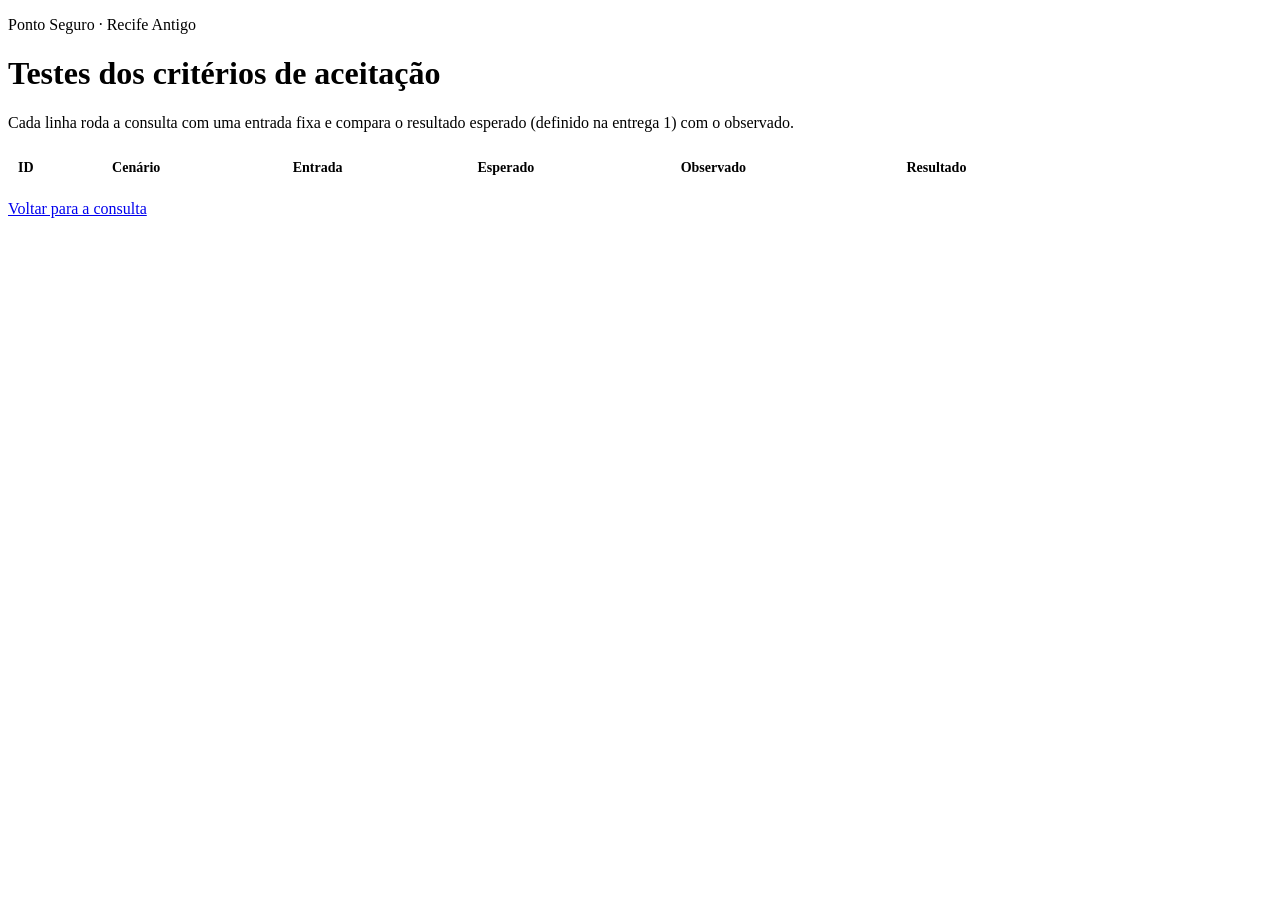
==== testes.html @ 7272e9ff "v0.1: cálculo do próximo horário e testes automáticos" ====
<!doctype html>
<html lang="pt-BR">
<head>
  <meta charset="utf-8">
  <meta name="viewport" content="width=device-width, initial-scale=1">
  <title>Testes do Ponto Seguro</title>
  <link rel="stylesheet" href="estilo.css">
  <style>
    .pagina { max-width: 1100px; }
    .tabela { overflow-x: auto; }
    table { width: 100%; border-collapse: collapse; font-size: 14px; }
    th, td { padding: 8px 10px; border-bottom: 1px solid var(--borda); text-align: left; vertical-align: top; }
    th { color: var(--texto-suave); font-weight: 600; }
    tr.falhou td { background: rgba(248, 113, 113, .12); }
    #placar { font-size: 20px; font-weight: 700; color: var(--luz); }
  </style>
</head>
<body>
  <main class="pagina">
    <p class="selo">Ponto Seguro · Recife Antigo</p>
    <h1>Testes dos critérios de aceitação</h1>
    <p class="subtitulo">Cada linha roda a consulta com uma entrada fixa e compara o resultado esperado (definido na entrega 1) com o observado.</p>
    <p id="placar"></p>
    <div class="cartao tabela">
      <table>
        <thead>
          <tr><th>ID</th><th>Cenário</th><th>Entrada</th><th>Esperado</th><th>Observado</th><th>Resultado</th></tr>
        </thead>
        <tbody id="corpo-testes"></tbody>
      </table>
    </div>
    <p class="rodape"><a href="index.html">Voltar para a consulta</a></p>
  </main>

  <script src="dados.js"></script>
  <script src="janela.js"></script>
  <script src="horarios.js"></script>
  <script src="consulta.js"></script>
  <script src="testes.js"></script>
</body>
</html>
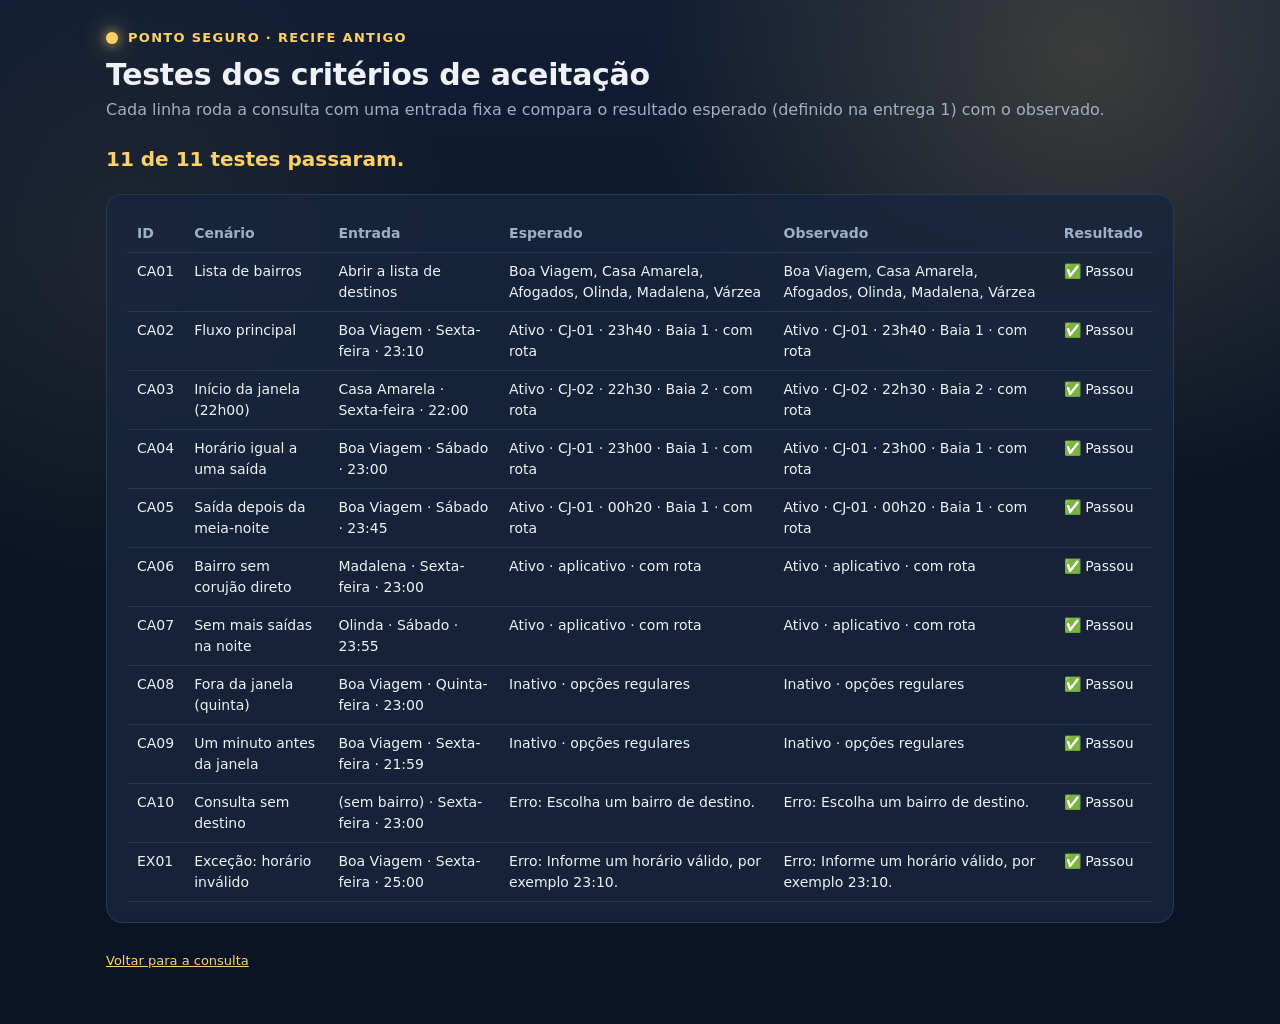
==== commit 269c0aa5: "v0.1: melhoria do visual (tema vaga-lume)" ====
--- a/testes.html
+++ b/testes.html
@@ -17,7 +17,7 @@
 </head>
 <body>
   <main class="pagina">
-    <p class="selo">Ponto Seguro · Recife Antigo</p>
+    <p class="marca"><span class="vaga-lume" aria-hidden="true"></span>Ponto Seguro · Recife Antigo</p>
     <h1>Testes dos critérios de aceitação</h1>
     <p class="subtitulo">Cada linha roda a consulta com uma entrada fixa e compara o resultado esperado (definido na entrega 1) com o observado.</p>
     <p id="placar"></p>
--- a/estilo.css
+++ b/estilo.css
@@ -0,0 +1,225 @@
+/* estilo.css — Tela responsiva do Ponto Seguro (T10, RNF02)
+   Tema "vaga-lume": noite azul-escura com pontos de luz amarela. */
+
+:root {
+  --fundo: #0b1424;
+  --fundo-2: #111d33;
+  --cartao: rgba(24, 38, 62, .82);
+  --borda: #263a58;
+  --texto: #eef2f7;
+  --texto-suave: #9fb0c6;
+  --luz: #ffd166;            /* amarelo "vaga-lume" */
+  --luz-brilho: rgba(255, 209, 102, .35);
+  --ativo: #4ade80;
+  --inativo: #f87171;
+  --aviso: #fbbf24;
+  --raio: 16px;
+}
+
+* { box-sizing: border-box; }
+
+body {
+  margin: 0;
+  min-height: 100vh;
+  color: var(--texto);
+  font-family: system-ui, -apple-system, "Segoe UI", Roboto, sans-serif;
+  font-size: 16px;
+  line-height: 1.5;
+  background-color: var(--fundo);
+  /* Pontos de luz no céu noturno */
+  background-image:
+    radial-gradient(circle at 85% 6%, rgba(255, 209, 102, .18), transparent 32%),
+    radial-gradient(circle at 10% 30%, rgba(255, 209, 102, .07), transparent 26%),
+    linear-gradient(180deg, var(--fundo-2), var(--fundo) 60%);
+  background-attachment: fixed;
+}
+
+.pagina {
+  max-width: 520px;
+  margin: 0 auto;
+  padding: 28px 16px 40px;
+}
+
+/* Cabeçalho */
+.marca {
+  display: flex;
+  align-items: center;
+  gap: 10px;
+  margin: 0;
+  color: var(--luz);
+  font-size: 13px;
+  font-weight: 700;
+  letter-spacing: .1em;
+  text-transform: uppercase;
+}
+.vaga-lume {
+  width: 12px;
+  height: 12px;
+  border-radius: 50%;
+  background: var(--luz);
+  box-shadow: 0 0 10px 3px var(--luz-brilho), 0 0 24px 8px rgba(255, 209, 102, .15);
+  animation: piscar 3s ease-in-out infinite;
+}
+@keyframes piscar {
+  0%, 100% { opacity: 1; }
+  50% { opacity: .45; }
+}
+@media (prefers-reduced-motion: reduce) {
+  .vaga-lume { animation: none; }
+}
+
+h1 { margin: 10px 0 6px; font-size: 30px; line-height: 1.15; letter-spacing: -.01em; }
+.subtitulo { margin: 0 0 22px; color: var(--texto-suave); }
+
+/* Cartões */
+.cartao {
+  background: var(--cartao);
+  border: 1px solid var(--borda);
+  border-radius: var(--raio);
+  padding: 20px;
+  margin-bottom: 16px;
+  backdrop-filter: blur(6px);
+}
+
+/* Formulário */
+label { display: block; margin: 0 0 6px; font-weight: 600; font-size: 14px; }
+
+select, input {
+  width: 100%;
+  min-height: 48px;
+  margin-bottom: 14px;
+  padding: 10px 12px;
+  border: 1px solid var(--borda);
+  border-radius: 12px;
+  background: var(--fundo);
+  color: var(--texto);
+  font-size: 16px;
+  color-scheme: dark;
+}
+select:hover, input:hover { border-color: #38527a; }
+
+.linha-dupla { display: grid; grid-template-columns: 1.3fr 1fr; gap: 12px; }
+.dica { margin: -4px 0 16px; color: var(--texto-suave); font-size: 13px; }
+
+button {
+  width: 100%;
+  min-height: 52px;
+  border: 0;
+  border-radius: 12px;
+  background: var(--luz);
+  color: #1a1405;
+  font-size: 17px;
+  font-weight: 800;
+  cursor: pointer;
+  box-shadow: 0 2px 6px rgba(0, 0, 0, .35);
+  transition: transform .1s ease, background-color .2s ease;
+}
+button:hover { background: #ffdb85; }
+button:active { transform: translateY(1px); }
+
+button:focus-visible, select:focus-visible, input:focus-visible, a:focus-visible {
+  outline: 3px solid var(--luz);
+  outline-offset: 2px;
+}
+
+/* Resultado */
+.resultado-entrando { animation: entrar .25s ease-out; }
+@keyframes entrar {
+  from { opacity: 0; transform: translateY(6px); }
+  to { opacity: 1; transform: none; }
+}
+@media (prefers-reduced-motion: reduce) {
+  .resultado-entrando { animation: none; }
+}
+
+.status {
+  display: inline-flex;
+  align-items: center;
+  gap: 8px;
+  margin-bottom: 14px;
+  padding: 5px 12px;
+  border-radius: 999px;
+  font-size: 14px;
+  font-weight: 700;
+}
+.status::before {
+  content: "";
+  width: 8px;
+  height: 8px;
+  border-radius: 50%;
+  background: currentColor;
+}
+.status.ativo { background: rgba(74, 222, 128, .12); color: var(--ativo); }
+.status.inativo { background: rgba(248, 113, 113, .12); color: var(--inativo); }
+
+.destaque { margin: 0; color: var(--texto-suave); font-size: 14px; }
+.horario-grande {
+  margin: 0 0 16px;
+  font-size: 52px;
+  font-weight: 800;
+  line-height: 1;
+  color: var(--luz);
+  font-variant-numeric: tabular-nums;
+}
+
+.mensagem { margin: 0 0 10px; }
+.mensagem-forte { margin: 0 0 14px; font-size: 18px; font-weight: 700; }
+
+/* Linha / embarque em blocos */
+.dados {
+  display: grid;
+  gap: 10px;
+  margin: 0;
+}
+.dados div {
+  padding: 12px 14px;
+  border: 1px solid var(--borda);
+  border-radius: 12px;
+  background: rgba(11, 20, 36, .55);
+}
+.dados dt { color: var(--texto-suave); font-size: 12px; text-transform: uppercase; letter-spacing: .06em; }
+.dados dd { margin: 2px 0 0; font-weight: 700; }
+
+.erro { border-color: rgba(248, 113, 113, .6); }
+.erro p { margin: 0; color: var(--inativo); font-weight: 600; }
+
+/* Rota luminosa: linha do tempo com pontos de luz */
+.rota h2 { margin: 0 0 14px; font-size: 17px; }
+.rota ol { list-style: none; margin: 0; padding: 0; }
+.rota li {
+  position: relative;
+  padding: 0 0 16px 30px;
+}
+.rota li:last-child { padding-bottom: 0; }
+.rota li::before {
+  content: "";
+  position: absolute;
+  left: 4px;
+  top: 6px;
+  width: 11px;
+  height: 11px;
+  border-radius: 50%;
+  background: var(--luz);
+}
+.rota li:not(:last-child)::after {
+  content: "";
+  position: absolute;
+  left: 9px;
+  top: 20px;
+  bottom: 0;
+  width: 1px;
+  background: linear-gradient(var(--luz-brilho), rgba(255, 209, 102, .08));
+}
+
+.aviso-simulado {
+  margin: 16px 0 0;
+  padding-top: 12px;
+  border-top: 1px dashed var(--borda);
+  color: var(--aviso);
+  font-size: 13px;
+}
+
+/* Rodapé */
+.rodape { margin-top: 28px; color: var(--texto-suave); font-size: 13px; }
+.rodape p { margin: 0 0 8px; }
+.rodape a { color: var(--luz); }
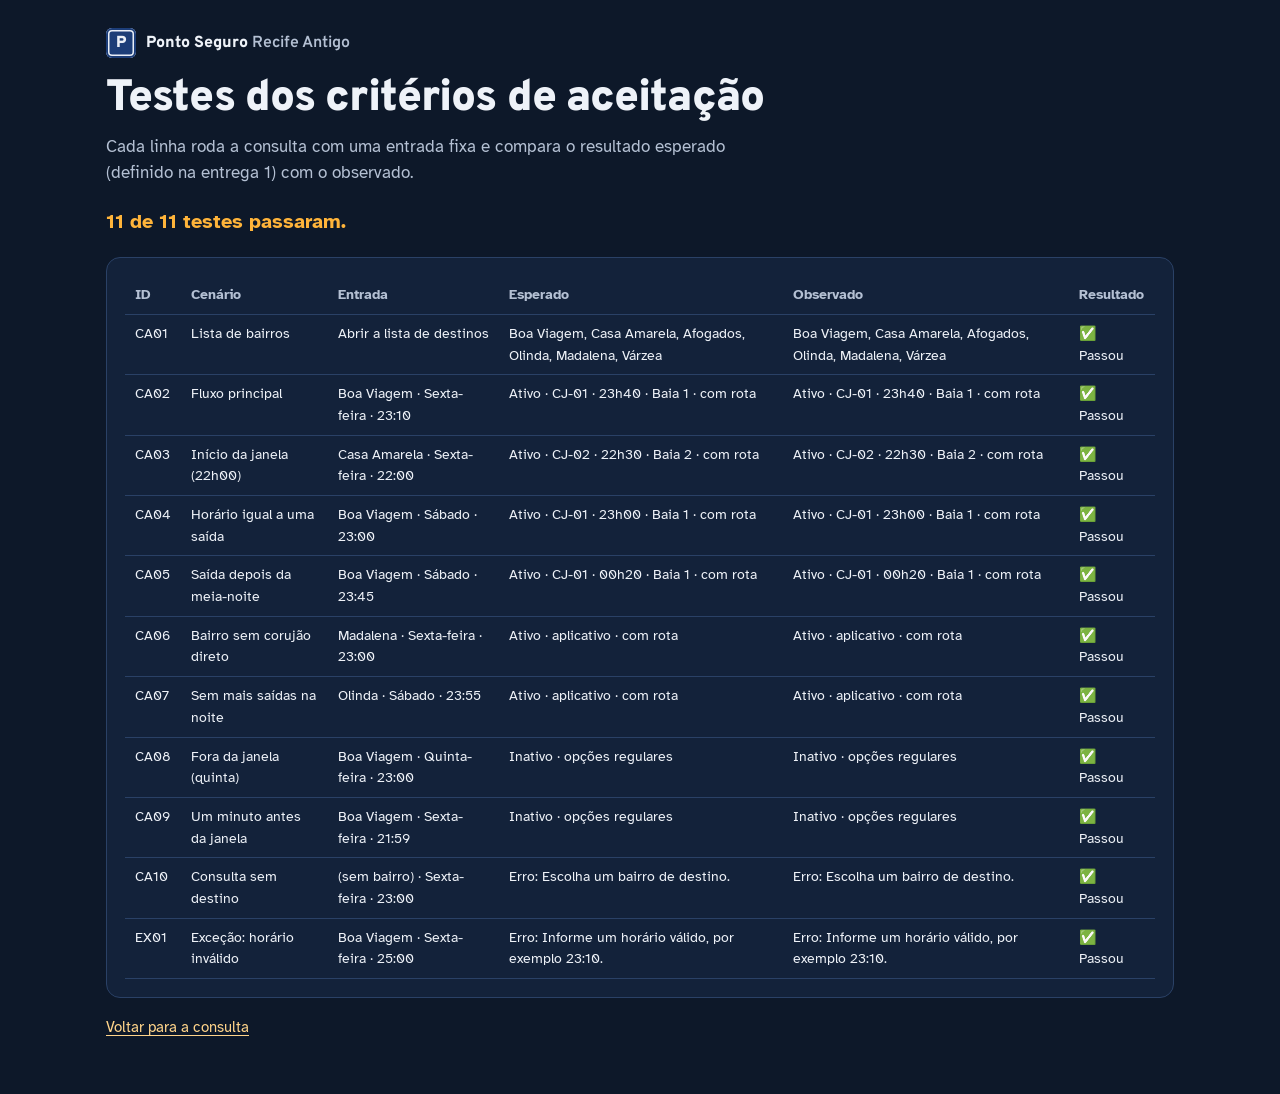
==== commit 11f8d595: "v0.1: nova interface (landing page) e correção do campo de horário no celular" ====
--- a/testes.html
+++ b/testes.html
@@ -4,6 +4,7 @@
   <meta charset="utf-8">
   <meta name="viewport" content="width=device-width, initial-scale=1">
   <title>Testes do Ponto Seguro</title>
+  <link href="https://fonts.googleapis.com/css2?family=Atkinson+Hyperlegible:wght@400;700&family=Overpass:wght@600;800;900&display=swap" rel="stylesheet">
   <link rel="stylesheet" href="estilo.css">
   <style>
     .pagina { max-width: 1100px; }
@@ -17,7 +18,7 @@
 </head>
 <body>
   <main class="pagina">
-    <p class="marca"><span class="vaga-lume" aria-hidden="true"></span>Ponto Seguro · Recife Antigo</p>
+    <a class="marca" href="index.html"><span class="placa-mini" aria-hidden="true">P</span><span>Ponto Seguro <span class="marca-local">Recife Antigo</span></span></a>
     <h1>Testes dos critérios de aceitação</h1>
     <p class="subtitulo">Cada linha roda a consulta com uma entrada fixa e compara o resultado esperado (definido na entrega 1) com o observado.</p>
     <p id="placar"></p>
--- a/estilo.css
+++ b/estilo.css
@@ -1,225 +1,650 @@
-/* estilo.css — Tela responsiva do Ponto Seguro (T10, RNF02)
-   Tema "vaga-lume": noite azul-escura com pontos de luz amarela. */
+/* estilo.css — Interface do Ponto Seguro (T10, RNF01 a RNF07)
+   Linguagem: placa de rua esmaltada do Recife (azul com filete branco)
+   e a luz âmbar dos postes de sódio do Recife Antigo à noite. */
 
 :root {
-  --fundo: #0b1424;
-  --fundo-2: #111d33;
-  --cartao: rgba(24, 38, 62, .82);
-  --borda: #263a58;
-  --texto: #eef2f7;
-  --texto-suave: #9fb0c6;
-  --luz: #ffd166;            /* amarelo "vaga-lume" */
-  --luz-brilho: rgba(255, 209, 102, .35);
-  --ativo: #4ade80;
-  --inativo: #f87171;
-  --aviso: #fbbf24;
-  --raio: 16px;
+  /* Noite e placas */
+  --noite: #0d1829;
+  --noite-2: #13223a;
+  --placa: #1c3d78;          /* azul das placas de rua */
+  --placa-escura: #142d59;
+  --filete: #e9eef7;         /* filete branco da placa */
+  --linha: #2a4166;
+
+  /* Luz */
+  --sodio: #ffb43a;          /* poste de sódio */
+  --sodio-claro: #ffd48a;
+  --sodio-fundo: rgba(255, 180, 58, .12);
+
+  /* Texto */
+  --texto: #eef2f8;
+  --texto-suave: #b4c0d3;
+  --texto-fraco: #8d9bb2;
+
+  /* Estados */
+  --ativo: #5ee08f;
+  --inativo: #ff8d8d;
+
+  /* Fontes */
+  --f-sinal: "Overpass", "Segoe UI", system-ui, sans-serif;
+  --f-texto: "Atkinson Hyperlegible", "Segoe UI", system-ui, sans-serif;
+
+  --raio: 14px;
+  --largura: 1120px;
+
+  /* Nomes antigos usados por testes.html */
+  --borda: var(--linha);
+  --luz: var(--sodio);
+  --cartao: var(--noite-2);
 }
 
 * { box-sizing: border-box; }
 
+html { scroll-behavior: smooth; scroll-padding-top: 76px; }
+@media (prefers-reduced-motion: reduce) { html { scroll-behavior: auto; } }
+
 body {
   margin: 0;
-  min-height: 100vh;
+  background: var(--noite);
   color: var(--texto);
-  font-family: system-ui, -apple-system, "Segoe UI", Roboto, sans-serif;
-  font-size: 16px;
-  line-height: 1.5;
-  background-color: var(--fundo);
-  /* Pontos de luz no céu noturno */
-  background-image:
-    radial-gradient(circle at 85% 6%, rgba(255, 209, 102, .18), transparent 32%),
-    radial-gradient(circle at 10% 30%, rgba(255, 209, 102, .07), transparent 26%),
-    linear-gradient(180deg, var(--fundo-2), var(--fundo) 60%);
-  background-attachment: fixed;
-}
-
-.pagina {
-  max-width: 520px;
+  font-family: var(--f-texto);
+  font-size: 17px;
+  line-height: 1.55;
+  -webkit-text-size-adjust: 100%;
+}
+
+::selection { background: var(--sodio); color: #1b1203; }
+
+a { color: var(--sodio-claro); text-underline-offset: 3px; }
+
+:focus-visible {
+  outline: 3px solid var(--sodio);
+  outline-offset: 3px;
+  border-radius: 4px;
+}
+
+h1, h2, h3 {
+  font-family: var(--f-sinal);
+  line-height: 1.08;
+  letter-spacing: -.02em;
+  text-wrap: balance;
+  margin: 0;
+}
+
+.pular {
+  position: absolute;
+  left: 12px;
+  top: -60px;
+  z-index: 20;
+  padding: 10px 14px;
+  background: var(--sodio);
+  color: #1b1203;
+  font-weight: 700;
+  border-radius: 8px;
+}
+.pular:focus { top: 12px; }
+
+/* ---------- Barra superior ---------- */
+.barra {
+  position: sticky;
+  top: 0;
+  z-index: 10;
+  background: rgba(13, 24, 41, .94);
+  border-bottom: 1px solid var(--linha);
+}
+.barra-conteudo {
+  max-width: var(--largura);
   margin: 0 auto;
-  padding: 28px 16px 40px;
-}
-
-/* Cabeçalho */
-.marca {
+  padding: 10px 16px;
   display: flex;
   align-items: center;
+  justify-content: space-between;
+  gap: 12px;
+}
+.marca {
+  display: inline-flex;
+  align-items: center;
   gap: 10px;
-  margin: 0;
-  color: var(--luz);
-  font-size: 13px;
+  color: var(--texto);
+  text-decoration: none;
+  font-family: var(--f-sinal);
+  font-weight: 800;
+  font-size: 16px;
+  white-space: nowrap;
+}
+.marca-local { color: var(--texto-suave); font-weight: 600; }
+.placa-mini {
+  display: grid;
+  place-items: center;
+  width: 30px;
+  height: 30px;
+  border-radius: 6px;
+  background: var(--placa);
+  box-shadow: inset 0 0 0 2px var(--placa), inset 0 0 0 3.5px var(--filete);
+  color: var(--filete);
+  font-weight: 900;
+  font-size: 16px;
+}
+nav { display: flex; align-items: center; gap: 18px; }
+nav a { color: var(--texto-suave); text-decoration: none; font-size: 15px; }
+nav a:hover { color: var(--texto); }
+nav a:not(.barra-acao) { display: none; }
+.barra-acao {
+  padding: 8px 14px;
+  border: 1px solid var(--sodio);
+  border-radius: 999px;
+  color: var(--sodio-claro) !important;
   font-weight: 700;
-  letter-spacing: .1em;
-  text-transform: uppercase;
-}
-.vaga-lume {
-  width: 12px;
-  height: 12px;
+}
+.barra-acao:hover { background: var(--sodio-fundo); }
+@media (max-width: 380px) { .marca-local { display: none; } }
+@media (min-width: 760px) { nav a:not(.barra-acao) { display: inline; } }
+
+/* ---------- Estrutura das seções ---------- */
+.abertura,
+.secao {
+  max-width: var(--largura);
+  margin: 0 auto;
+  padding: 0 16px;
+}
+.secao { padding-top: 72px; padding-bottom: 8px; }
+.secao-cabeca { max-width: 62ch; margin-bottom: 28px; }
+.secao-cabeca h2 { font-size: clamp(28px, 6vw, 42px); font-weight: 900; }
+.secao-cabeca p { margin: 12px 0 0; color: var(--texto-suave); }
+
+/* ---------- Abertura ---------- */
+.abertura {
+  display: grid;
+  gap: 36px;
+  padding-top: 40px;
+  padding-bottom: 24px;
+}
+.abertura h1 {
+  font-size: clamp(38px, 10.5vw, 76px);
+  font-weight: 900;
+  letter-spacing: -.03em;
+}
+.abertura-lead {
+  margin: 18px 0 22px;
+  max-width: 52ch;
+  color: var(--texto-suave);
+  font-size: 18px;
+}
+.status-ponto {
+  display: inline-flex;
+  align-items: center;
+  gap: 10px;
+  margin: 0 0 22px;
+  padding: 8px 14px;
+  border: 1px solid var(--linha);
+  border-radius: 999px;
+  background: var(--noite-2);
+  font-weight: 700;
+  font-size: 15px;
+}
+.status-luz {
+  flex: none;
+  width: 10px;
+  height: 10px;
   border-radius: 50%;
-  background: var(--luz);
-  box-shadow: 0 0 10px 3px var(--luz-brilho), 0 0 24px 8px rgba(255, 209, 102, .15);
-  animation: piscar 3s ease-in-out infinite;
-}
-@keyframes piscar {
-  0%, 100% { opacity: 1; }
-  50% { opacity: .45; }
-}
-@media (prefers-reduced-motion: reduce) {
-  .vaga-lume { animation: none; }
-}
-
-h1 { margin: 10px 0 6px; font-size: 30px; line-height: 1.15; letter-spacing: -.01em; }
-.subtitulo { margin: 0 0 22px; color: var(--texto-suave); }
-
-/* Cartões */
-.cartao {
-  background: var(--cartao);
-  border: 1px solid var(--borda);
-  border-radius: var(--raio);
-  padding: 20px;
-  margin-bottom: 16px;
-  backdrop-filter: blur(6px);
-}
-
-/* Formulário */
-label { display: block; margin: 0 0 6px; font-weight: 600; font-size: 14px; }
-
-select, input {
-  width: 100%;
-  min-height: 48px;
-  margin-bottom: 14px;
-  padding: 10px 12px;
-  border: 1px solid var(--borda);
-  border-radius: 12px;
-  background: var(--fundo);
-  color: var(--texto);
-  font-size: 16px;
-  color-scheme: dark;
-}
-select:hover, input:hover { border-color: #38527a; }
-
-.linha-dupla { display: grid; grid-template-columns: 1.3fr 1fr; gap: 12px; }
-.dica { margin: -4px 0 16px; color: var(--texto-suave); font-size: 13px; }
-
-button {
-  width: 100%;
+  background: var(--texto-fraco);
+}
+.status-ponto.ativo .status-luz { background: var(--ativo); }
+.status-ponto.ativo { color: var(--ativo); }
+.status-ponto.inativo .status-luz { background: var(--sodio); }
+.abertura-nota { margin: 16px 0 0; color: var(--texto-fraco); font-size: 14px; }
+
+.botao {
+  display: inline-flex;
+  align-items: center;
+  justify-content: center;
   min-height: 52px;
+  padding: 0 26px;
   border: 0;
   border-radius: 12px;
-  background: var(--luz);
-  color: #1a1405;
-  font-size: 17px;
+  background: var(--sodio);
+  color: #1b1203;
+  font-family: var(--f-sinal);
   font-weight: 800;
+  font-size: 18px;
+  text-decoration: none;
   cursor: pointer;
-  box-shadow: 0 2px 6px rgba(0, 0, 0, .35);
-  transition: transform .1s ease, background-color .2s ease;
-}
-button:hover { background: #ffdb85; }
-button:active { transform: translateY(1px); }
-
-button:focus-visible, select:focus-visible, input:focus-visible, a:focus-visible {
-  outline: 3px solid var(--luz);
-  outline-offset: 2px;
-}
+  box-shadow: 0 3px 0 #b97a12, 0 8px 18px rgba(0, 0, 0, .35);
+  transition: background-color .15s ease, transform .1s ease, box-shadow .1s ease;
+}
+.botao:hover { background: var(--sodio-claro); }
+.botao:active { transform: translateY(2px); box-shadow: 0 1px 0 #b97a12, 0 4px 10px rgba(0, 0, 0, .35); }
+
+/* Painel de saídas: a placa azul com filete branco */
+.painel {
+  margin: 0;
+  padding: 18px 16px 14px;
+  border-radius: var(--raio);
+  background: var(--placa);
+  box-shadow:
+    inset 0 0 0 5px var(--placa),
+    inset 0 0 0 7px var(--filete),
+    0 18px 40px rgba(0, 0, 0, .4);
+  color: var(--filete);
+  min-width: 0;
+}
+.painel-topo {
+  display: flex;
+  flex-wrap: wrap;
+  align-items: baseline;
+  justify-content: space-between;
+  gap: 4px 12px;
+  padding: 4px 6px 12px;
+}
+.painel-titulo { margin: 0; font-family: var(--f-sinal); font-weight: 900; font-size: 20px; }
+.painel-quando { margin: 0; color: #c8d4ea; font-size: 14px; }
+.painel-tabela {
+  width: 100%;
+  border-collapse: collapse;
+  font-variant-numeric: tabular-nums;
+}
+.painel-tabela th {
+  padding: 6px;
+  text-align: left;
+  color: #c8d4ea;
+  font-size: 12px;
+  font-weight: 700;
+  text-transform: uppercase;
+  letter-spacing: .06em;
+  border-bottom: 1px solid rgba(233, 238, 247, .35);
+}
+.painel-tabela td {
+  padding: 10px 6px;
+  border-bottom: 1px solid rgba(233, 238, 247, .16);
+  vertical-align: middle;
+}
+.painel-tabela tr:last-child td { border-bottom: 0; }
+.p-linha {
+  display: inline-block;
+  padding: 2px 7px;
+  border-radius: 5px;
+  background: var(--sodio);
+  color: #1b1203;
+  font-family: var(--f-sinal);
+  font-weight: 900;
+  font-size: 14px;
+  white-space: nowrap;
+}
+.p-destino { font-weight: 700; }
+.p-hora {
+  font-family: var(--f-sinal);
+  font-weight: 900;
+  font-size: 22px;
+  color: var(--sodio-claro);
+  white-space: nowrap;
+}
+.p-hora.encerrada { font-size: 14px; color: #c8d4ea; font-weight: 700; }
+.p-baia { font-weight: 700; white-space: nowrap; }
+.painel-legenda { margin: 10px 6px 4px; color: #c8d4ea; font-size: 13px; }
+
+/* ---------- O problema: notas de campo ---------- */
+.notas {
+  list-style: none;
+  margin: 0;
+  padding: 0;
+  display: grid;
+  gap: 0;
+  border-top: 1px solid var(--linha);
+}
+.nota {
+  display: grid;
+  align-content: start;
+  gap: 6px;
+  padding: 18px 0;
+  border-bottom: 1px solid var(--linha);
+}
+.nota-tema {
+  margin: 0;
+  font-family: var(--f-sinal);
+  font-weight: 800;
+  font-size: 20px;
+  color: var(--sodio-claro);
+}
+.nota-texto { margin: 0; max-width: 60ch; color: var(--texto); }
+
+/* ---------- Trajeto em três paradas ---------- */
+.trajeto {
+  list-style: none;
+  margin: 0;
+  padding: 0;
+  display: grid;
+  gap: 26px;
+  position: relative;
+}
+.trajeto li {
+  position: relative;
+  padding-left: 58px;
+}
+.trajeto li:not(:last-child)::after {
+  content: "";
+  position: absolute;
+  left: 19px;
+  top: 44px;
+  bottom: -22px;
+  width: 3px;
+  background: repeating-linear-gradient(var(--sodio) 0 8px, transparent 8px 14px);
+}
+.trajeto-ponto {
+  position: absolute;
+  left: 0;
+  top: 0;
+  display: grid;
+  place-items: center;
+  width: 41px;
+  height: 41px;
+  border-radius: 50%;
+  border: 3px solid var(--sodio);
+  background: var(--noite);
+  color: var(--sodio-claro);
+  font-family: var(--f-sinal);
+  font-weight: 900;
+}
+.trajeto h3 { font-size: 22px; font-weight: 800; padding-top: 7px; }
+.trajeto p { margin: 6px 0 0; color: var(--texto-suave); max-width: 40ch; }
+
+/* ---------- Consulta ---------- */
+.consulta-grade {
+  display: grid;
+  gap: 18px;
+  align-items: start;
+}
+.formulario {
+  padding: 20px;
+  border: 1px solid var(--linha);
+  border-radius: var(--raio);
+  background: var(--noite-2);
+  min-width: 0;
+}
+label { display: block; margin: 0 0 6px; font-weight: 700; font-size: 15px; }
+
+select,
+input {
+  display: block;
+  width: 100%;
+  min-width: 0;
+  max-width: 100%;
+  height: 50px;
+  margin: 0 0 16px;
+  padding: 0 14px;
+  border: 1px solid #36507a;
+  border-radius: 10px;
+  background: var(--noite);
+  color: var(--texto);
+  font: inherit;
+  font-size: 16px;            /* 16px evita o zoom automático do iPhone */
+  color-scheme: dark;
+}
+select:hover, input:hover { border-color: #4d6a99; }
+
+/* Correção do campo de horário no celular: o input type="time"
+   tem largura mínima própria no iOS e passava da caixa. */
+input[type="time"] {
+  -webkit-appearance: none;
+  appearance: none;
+  line-height: 50px;
+}
+input[type="time"]::-webkit-date-and-time-value { text-align: left; margin: 0; }
+input[type="time"]::-webkit-datetime-edit { padding: 0; }
+
+.linha-dupla {
+  display: grid;
+  grid-template-columns: minmax(0, 1.25fr) minmax(0, 1fr);
+  gap: 12px;
+}
+.campo { min-width: 0; }
+
+.botao-cheio { width: 100%; margin-top: 4px; }
 
 /* Resultado */
-.resultado-entrando { animation: entrar .25s ease-out; }
-@keyframes entrar {
-  from { opacity: 0; transform: translateY(6px); }
-  to { opacity: 1; transform: none; }
-}
-@media (prefers-reduced-motion: reduce) {
-  .resultado-entrando { animation: none; }
-}
-
-.status {
+.resultado { min-width: 0; display: grid; gap: 14px; }
+.resultado-vazio {
+  margin: 0;
+  padding: 22px 20px;
+  border: 1px dashed var(--linha);
+  border-radius: var(--raio);
+  color: var(--texto-fraco);
+}
+
+.bilhete {
+  border-radius: var(--raio);
+  overflow: hidden;
+  background: var(--noite-2);
+  border: 1px solid var(--linha);
+}
+.bilhete-topo {
+  display: flex;
+  flex-wrap: wrap;
+  align-items: center;
+  justify-content: space-between;
+  gap: 8px;
+  padding: 14px 18px;
+  border-bottom: 1px solid var(--linha);
+}
+.selo-status {
   display: inline-flex;
   align-items: center;
   gap: 8px;
-  margin-bottom: 14px;
-  padding: 5px 12px;
-  border-radius: 999px;
-  font-size: 14px;
   font-weight: 700;
-}
-.status::before {
+  font-size: 15px;
+}
+.selo-status::before {
   content: "";
-  width: 8px;
-  height: 8px;
+  width: 9px;
+  height: 9px;
   border-radius: 50%;
   background: currentColor;
 }
-.status.ativo { background: rgba(74, 222, 128, .12); color: var(--ativo); }
-.status.inativo { background: rgba(248, 113, 113, .12); color: var(--inativo); }
-
-.destaque { margin: 0; color: var(--texto-suave); font-size: 14px; }
-.horario-grande {
-  margin: 0 0 16px;
-  font-size: 52px;
-  font-weight: 800;
+.selo-status.ativo { color: var(--ativo); }
+.selo-status.inativo { color: var(--inativo); }
+.bilhete-destino { margin: 0; color: var(--texto-suave); font-size: 15px; }
+
+.bilhete-corpo { padding: 18px; }
+.bilhete-rotulo { margin: 0; color: var(--texto-suave); font-size: 14px; }
+.bilhete-hora {
+  margin: 2px 0 16px;
+  font-family: var(--f-sinal);
+  font-weight: 900;
+  font-size: clamp(48px, 15vw, 76px);
   line-height: 1;
-  color: var(--luz);
+  letter-spacing: -.02em;
+  color: var(--sodio);
   font-variant-numeric: tabular-nums;
-}
-
-.mensagem { margin: 0 0 10px; }
-.mensagem-forte { margin: 0 0 14px; font-size: 18px; font-weight: 700; }
-
-/* Linha / embarque em blocos */
-.dados {
-  display: grid;
+  overflow-wrap: anywhere;
+}
+.bilhete-mensagem { margin: 0 0 14px; font-size: 19px; font-weight: 700; line-height: 1.35; }
+.bilhete-texto { margin: 0; color: var(--texto-suave); }
+
+.bilhete-dados {
+  display: grid;
+  grid-template-columns: minmax(0, 1fr);
   gap: 10px;
   margin: 0;
 }
-.dados div {
+.bilhete-dados div {
+  min-width: 0;
   padding: 12px 14px;
-  border: 1px solid var(--borda);
-  border-radius: 12px;
-  background: rgba(11, 20, 36, .55);
-}
-.dados dt { color: var(--texto-suave); font-size: 12px; text-transform: uppercase; letter-spacing: .06em; }
-.dados dd { margin: 2px 0 0; font-weight: 700; }
-
-.erro { border-color: rgba(248, 113, 113, .6); }
-.erro p { margin: 0; color: var(--inativo); font-weight: 600; }
-
-/* Rota luminosa: linha do tempo com pontos de luz */
-.rota h2 { margin: 0 0 14px; font-size: 17px; }
+  border-radius: 10px;
+  background: var(--noite);
+  border: 1px solid var(--linha);
+}
+.bilhete-dados dt { color: var(--texto-fraco); font-size: 13px; }
+.bilhete-dados dd { margin: 2px 0 0; font-weight: 700; overflow-wrap: anywhere; }
+
+/* A baia vira uma plaquinha azul de rua */
+.placa-baia {
+  display: inline-block;
+  padding: 4px 12px;
+  border-radius: 6px;
+  background: var(--placa);
+  box-shadow: inset 0 0 0 2px var(--placa), inset 0 0 0 3.5px var(--filete);
+  color: var(--filete);
+  font-family: var(--f-sinal);
+  font-weight: 900;
+  font-size: 18px;
+}
+
+.aviso-simulado {
+  margin: 0;
+  padding: 12px 18px;
+  border-top: 1px dashed var(--linha);
+  color: var(--sodio-claro);
+  font-size: 14px;
+}
+
+.erro {
+  padding: 18px 20px;
+  border-radius: var(--raio);
+  border: 1px solid rgba(255, 141, 141, .55);
+  background: rgba(255, 141, 141, .08);
+}
+.erro p { margin: 0; color: var(--inativo); font-weight: 700; }
+
+/* Rota luminosa como linha de transporte */
+.rota {
+  padding: 18px;
+  border-radius: var(--raio);
+  background: var(--noite-2);
+  border: 1px solid var(--linha);
+}
+.rota h3 { font-size: 19px; font-weight: 800; margin-bottom: 14px; }
 .rota ol { list-style: none; margin: 0; padding: 0; }
-.rota li {
-  position: relative;
-  padding: 0 0 16px 30px;
-}
+.rota li { position: relative; padding: 0 0 16px 30px; }
 .rota li:last-child { padding-bottom: 0; }
 .rota li::before {
   content: "";
   position: absolute;
-  left: 4px;
+  left: 3px;
   top: 6px;
-  width: 11px;
-  height: 11px;
+  width: 13px;
+  height: 13px;
   border-radius: 50%;
-  background: var(--luz);
-}
+  border: 3px solid var(--sodio);
+  background: var(--noite-2);
+}
+.rota li:last-child::before { background: var(--sodio); }
 .rota li:not(:last-child)::after {
   content: "";
   position: absolute;
   left: 9px;
-  top: 20px;
+  top: 22px;
   bottom: 0;
-  width: 1px;
-  background: linear-gradient(var(--luz-brilho), rgba(255, 209, 102, .08));
-}
-
-.aviso-simulado {
-  margin: 16px 0 0;
-  padding-top: 12px;
-  border-top: 1px dashed var(--borda);
-  color: var(--aviso);
-  font-size: 13px;
-}
-
-/* Rodapé */
-.rodape { margin-top: 28px; color: var(--texto-suave); font-size: 13px; }
-.rodape p { margin: 0 0 8px; }
-.rodape a { color: var(--luz); }
+  width: 3px;
+  background: var(--sodio);
+  opacity: .55;
+}
+
+/* Um único movimento: o bilhete entra como uma placa sendo virada */
+.entrando { animation: virar .32s cubic-bezier(.16, 1, .3, 1) both; }
+@keyframes virar {
+  from { opacity: .001; transform: perspective(700px) rotateX(-14deg) translateY(8px); }
+  to { opacity: 1; transform: none; }
+}
+@media (prefers-reduced-motion: reduce) { .entrando { animation: none; } }
+
+/* ---------- Mapa ---------- */
+.mapa {
+  margin: 0;
+  display: grid;
+  gap: 18px;
+  padding: 18px;
+  border: 1px solid var(--linha);
+  border-radius: var(--raio);
+  background: var(--noite-2);
+}
+.mapa svg { width: 100%; max-width: 420px; height: auto; justify-self: center; }
+.m-agua { fill: #10325f; }
+.m-rotulo-agua { fill: #8fb0dd; font: 700 12px var(--f-texto); text-anchor: middle; letter-spacing: .08em; }
+.m-casario rect { opacity: .55; }
+.m-avenida { stroke: #3a5684; stroke-width: 14; stroke-linecap: round; }
+.m-rotulo-av { fill: var(--texto-suave); font: 700 11px var(--f-texto); }
+.m-rota { fill: none; stroke: var(--sodio); stroke-width: 4; stroke-dasharray: 7 6; stroke-linecap: round; }
+.m-poste circle { fill: var(--sodio-claro); }
+.m-parada { fill: var(--noite); stroke: var(--filete); stroke-width: 3; }
+.m-rotulo { fill: var(--texto); font: 700 12px var(--f-texto); }
+.m-direita { text-anchor: end; }
+.m-placa { fill: var(--placa); }
+.m-placa-filete { fill: none; stroke: var(--filete); stroke-width: 1.2; }
+.m-placa-texto { fill: var(--filete); font: 900 12px var(--f-sinal); text-anchor: middle; }
+.m-ponto { fill: var(--sodio); stroke: var(--noite); stroke-width: 3; }
+.m-ponto-p { fill: #1b1203; font: 900 13px var(--f-sinal); text-anchor: middle; }
+.m-baias rect { fill: var(--placa); stroke: var(--filete); stroke-width: 1.2; }
+.m-baia-texto { fill: var(--filete); font: 800 11px var(--f-sinal); text-anchor: middle; }
+.m-app { fill: var(--noite); stroke: var(--sodio); stroke-width: 1.5; stroke-dasharray: 3 3; }
+.m-app-texto { fill: var(--sodio-claro); }
+
+.mapa-legenda {
+  list-style: none;
+  margin: 0 0 10px;
+  padding: 0;
+  display: flex;
+  flex-wrap: wrap;
+  gap: 10px 20px;
+  font-size: 15px;
+}
+.mapa-legenda li { display: inline-flex; align-items: center; gap: 8px; }
+.leg { display: inline-block; width: 18px; height: 12px; border-radius: 3px; }
+.leg-rota { height: 0; border-top: 3px dashed var(--sodio); border-radius: 0; }
+.leg-ponto { width: 14px; height: 14px; border-radius: 50%; background: var(--sodio); }
+.leg-baia { background: var(--placa); box-shadow: inset 0 0 0 1.5px var(--filete); }
+.leg-app { border: 1.5px dashed var(--sodio); }
+.mapa-aviso { margin: 0; color: var(--texto-fraco); font-size: 14px; }
+
+/* ---------- Rodapé ---------- */
+.rodape {
+  margin-top: 80px;
+  border-top: 1px solid var(--linha);
+  background: var(--noite-2);
+  color: var(--texto-suave);
+  font-size: 15px;
+}
+.rodape-conteudo {
+  max-width: var(--largura);
+  margin: 0 auto;
+  padding: 32px 16px 40px;
+  display: grid;
+  gap: 18px;
+}
+.rodape p { margin: 0 0 6px; }
+.rodape-titulo { font-family: var(--f-sinal); font-weight: 900; font-size: 19px; color: var(--texto); }
+
+/* ---------- Telas maiores ---------- */
+@media (min-width: 700px) {
+  .notas { grid-template-columns: repeat(3, minmax(0, 1fr)); gap: 28px; border-top: 0; }
+  .nota { border-bottom: 0; border-top: 3px solid var(--sodio); padding-top: 16px; }
+  .trajeto { grid-template-columns: repeat(3, minmax(0, 1fr)); gap: 24px; }
+  .trajeto li { padding-left: 0; padding-top: 58px; }
+  .trajeto li:not(:last-child)::after {
+    left: 48px; right: -20px; top: 19px; bottom: auto; width: auto; height: 3px;
+    background: repeating-linear-gradient(90deg, var(--sodio) 0 8px, transparent 8px 14px);
+  }
+  .trajeto h3 { padding-top: 0; }
+  .rodape-conteudo { grid-template-columns: 1fr 1fr; }
+}
+
+@media (min-width: 960px) {
+  .abertura {
+    grid-template-columns: minmax(0, 1.05fr) minmax(0, 1fr);
+    align-items: center;
+    gap: 56px;
+    padding-top: 72px;
+    padding-bottom: 40px;
+    min-height: min(760px, calc(100vh - 60px));
+  }
+  .consulta-grade { grid-template-columns: minmax(0, 5fr) minmax(0, 6fr); gap: 28px; }
+  .mapa { grid-template-columns: minmax(0, 1fr) minmax(0, 1fr); align-items: center; padding: 28px; }
+  .secao { padding-top: 96px; }
+}
+
+/* ---------- Página de testes (testes.html) ---------- */
+.pagina { max-width: var(--largura); margin: 0 auto; padding: 28px 16px 40px; }
+.pagina .marca { margin: 0 0 18px; }
+.pagina h1 { font-size: clamp(30px, 6vw, 44px); font-weight: 900; }
+.subtitulo { margin: 10px 0 20px; color: var(--texto-suave); max-width: 62ch; }
+.cartao { background: var(--noite-2); border: 1px solid var(--linha); border-radius: var(--raio); padding: 18px; }
+.pagina .rodape { margin-top: 18px; background: none; border: 0; }
+.vaga-lume { display: none; }
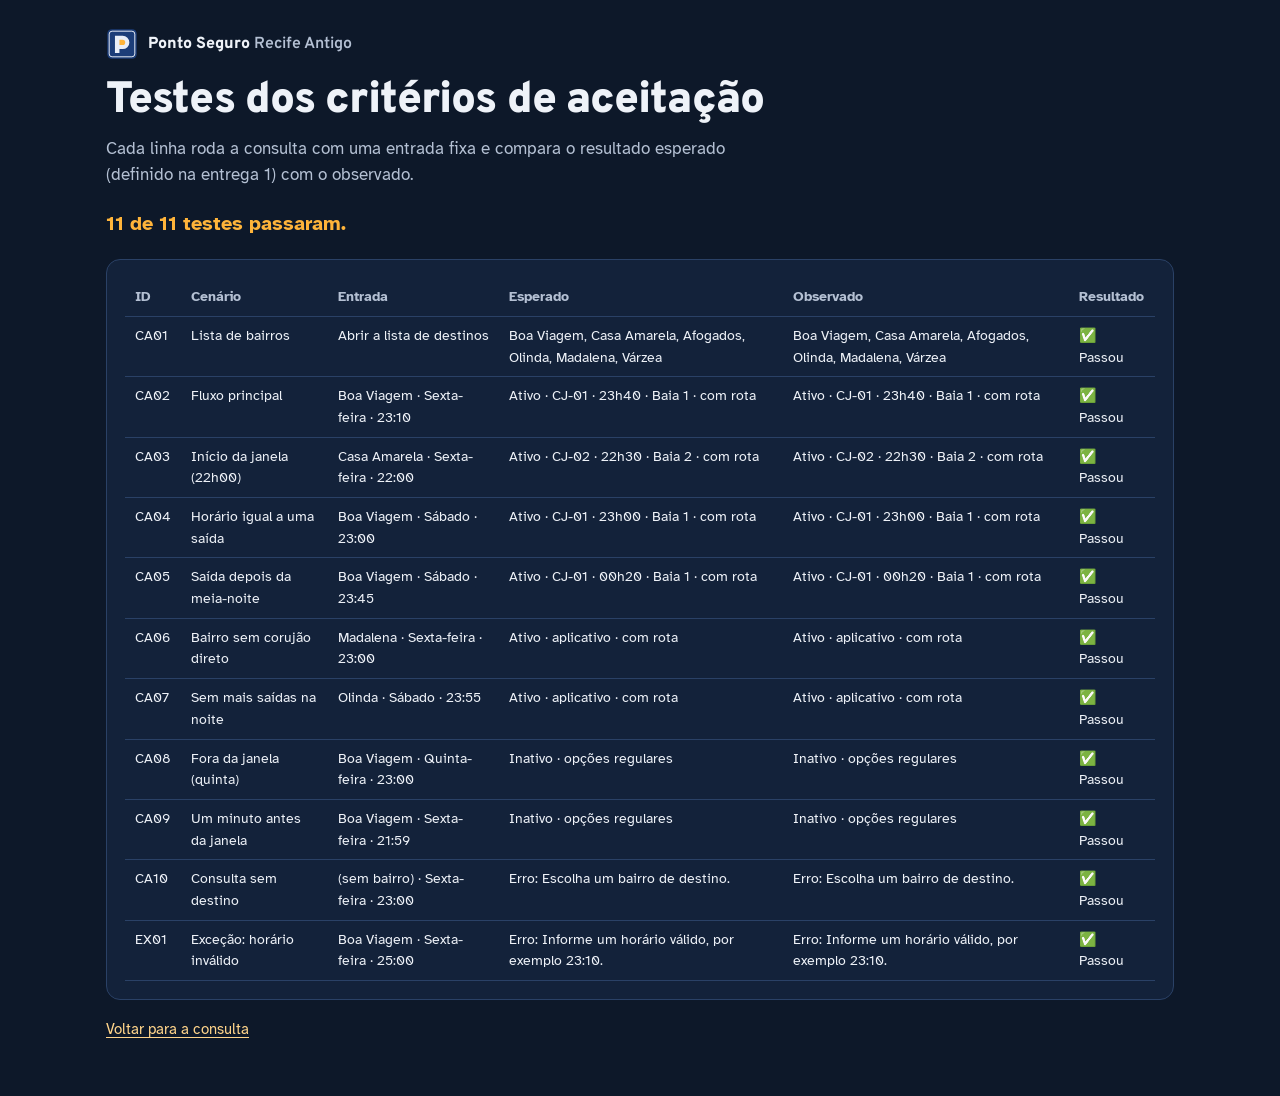
==== commit 74ba240d: "Logo do Ponto Seguro e ícone do site" ====
--- a/testes.html
+++ b/testes.html
@@ -5,6 +5,7 @@
   <meta name="viewport" content="width=device-width, initial-scale=1">
   <title>Testes do Ponto Seguro</title>
   <link href="https://fonts.googleapis.com/css2?family=Atkinson+Hyperlegible:wght@400;700&family=Overpass:wght@600;800;900&display=swap" rel="stylesheet">
+  <link rel="icon" href="logo/simbolo.svg" type="image/svg+xml">
   <link rel="stylesheet" href="estilo.css">
   <style>
     .pagina { max-width: 1100px; }
@@ -18,7 +19,7 @@
 </head>
 <body>
   <main class="pagina">
-    <a class="marca" href="index.html"><span class="placa-mini" aria-hidden="true">P</span><span>Ponto Seguro <span class="marca-local">Recife Antigo</span></span></a>
+    <a class="marca" href="index.html"><img class="marca-simbolo" src="logo/simbolo.svg" alt="" width="32" height="32"><span>Ponto Seguro <span class="marca-local">Recife Antigo</span></span></a>
     <h1>Testes dos critérios de aceitação</h1>
     <p class="subtitulo">Cada linha roda a consulta com uma entrada fixa e compara o resultado esperado (definido na entrega 1) com o observado.</p>
     <p id="placar"></p>
--- a/estilo.css
+++ b/estilo.css
@@ -113,18 +113,7 @@
   white-space: nowrap;
 }
 .marca-local { color: var(--texto-suave); font-weight: 600; }
-.placa-mini {
-  display: grid;
-  place-items: center;
-  width: 30px;
-  height: 30px;
-  border-radius: 6px;
-  background: var(--placa);
-  box-shadow: inset 0 0 0 2px var(--placa), inset 0 0 0 3.5px var(--filete);
-  color: var(--filete);
-  font-weight: 900;
-  font-size: 16px;
-}
+.marca-simbolo { display: block; width: 32px; height: 32px; flex: none; }
 nav { display: flex; align-items: center; gap: 18px; }
 nav a { color: var(--texto-suave); text-decoration: none; font-size: 15px; }
 nav a:hover { color: var(--texto); }
